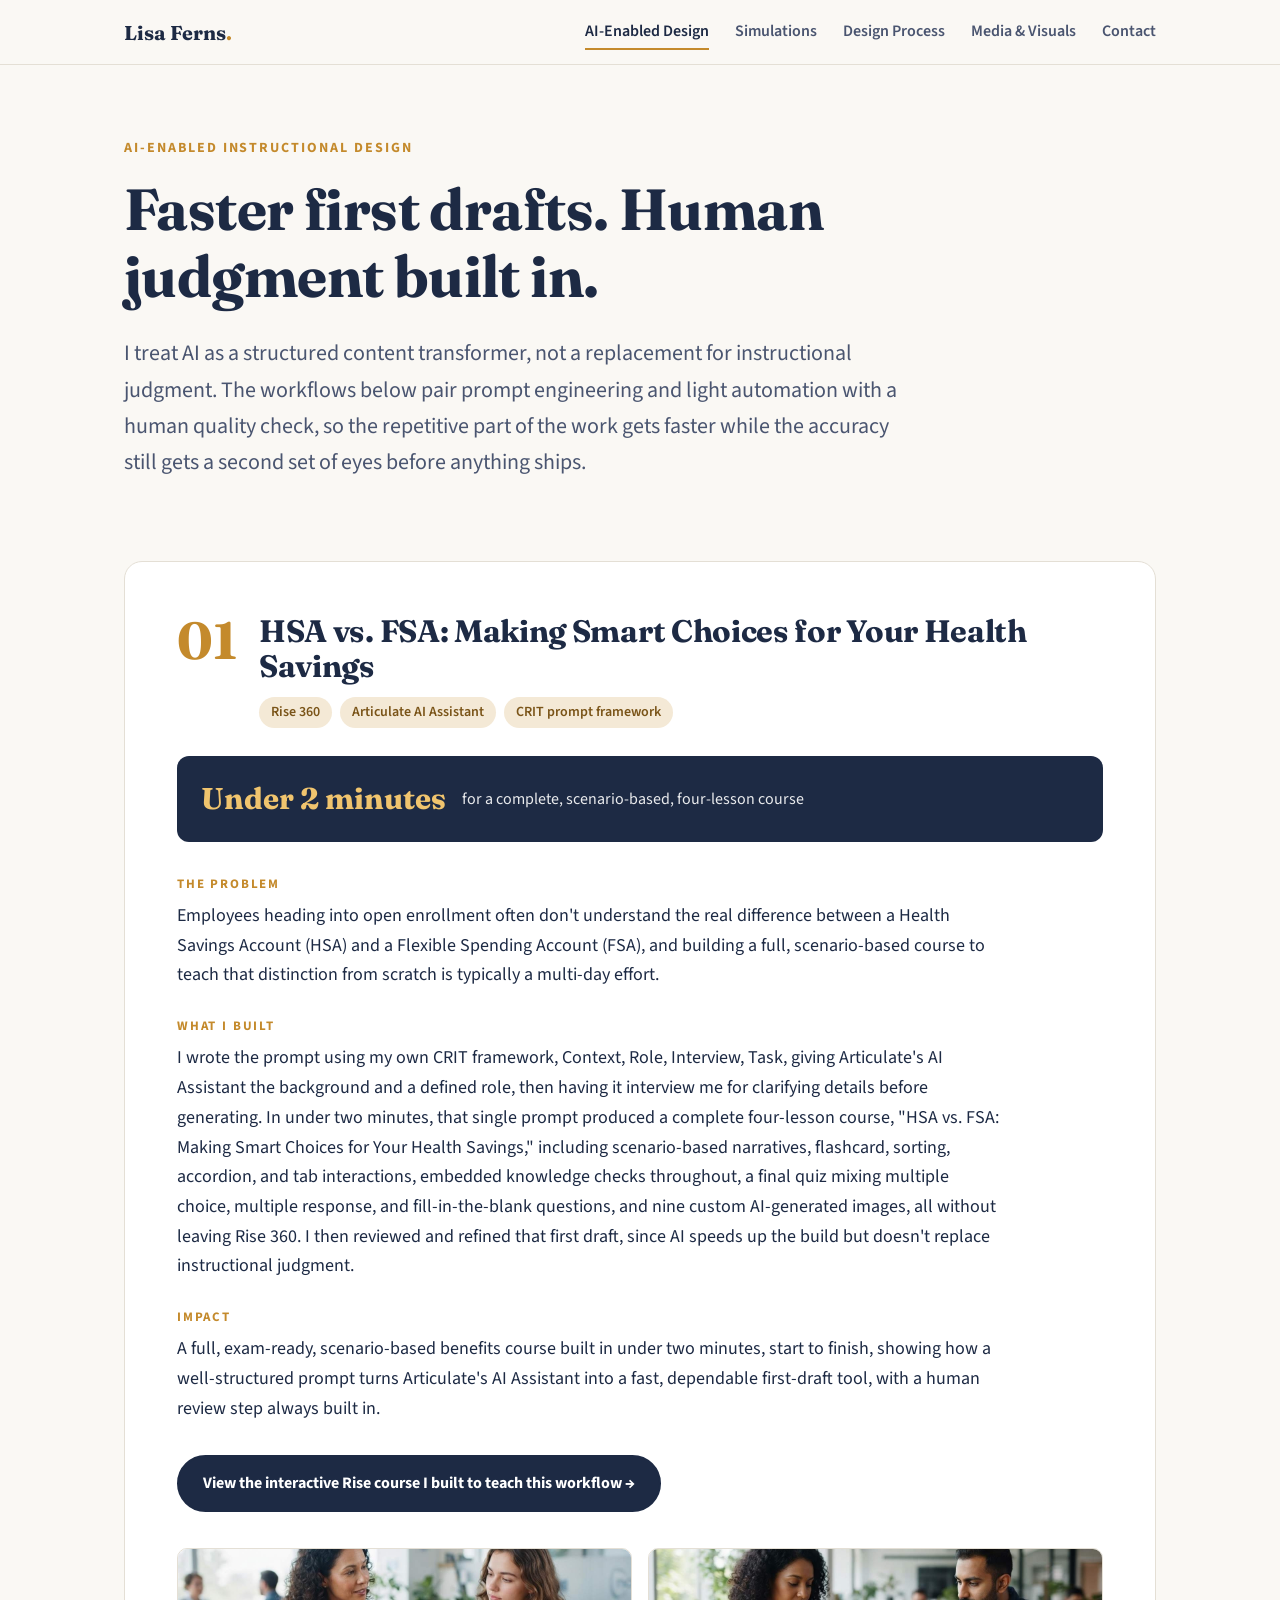
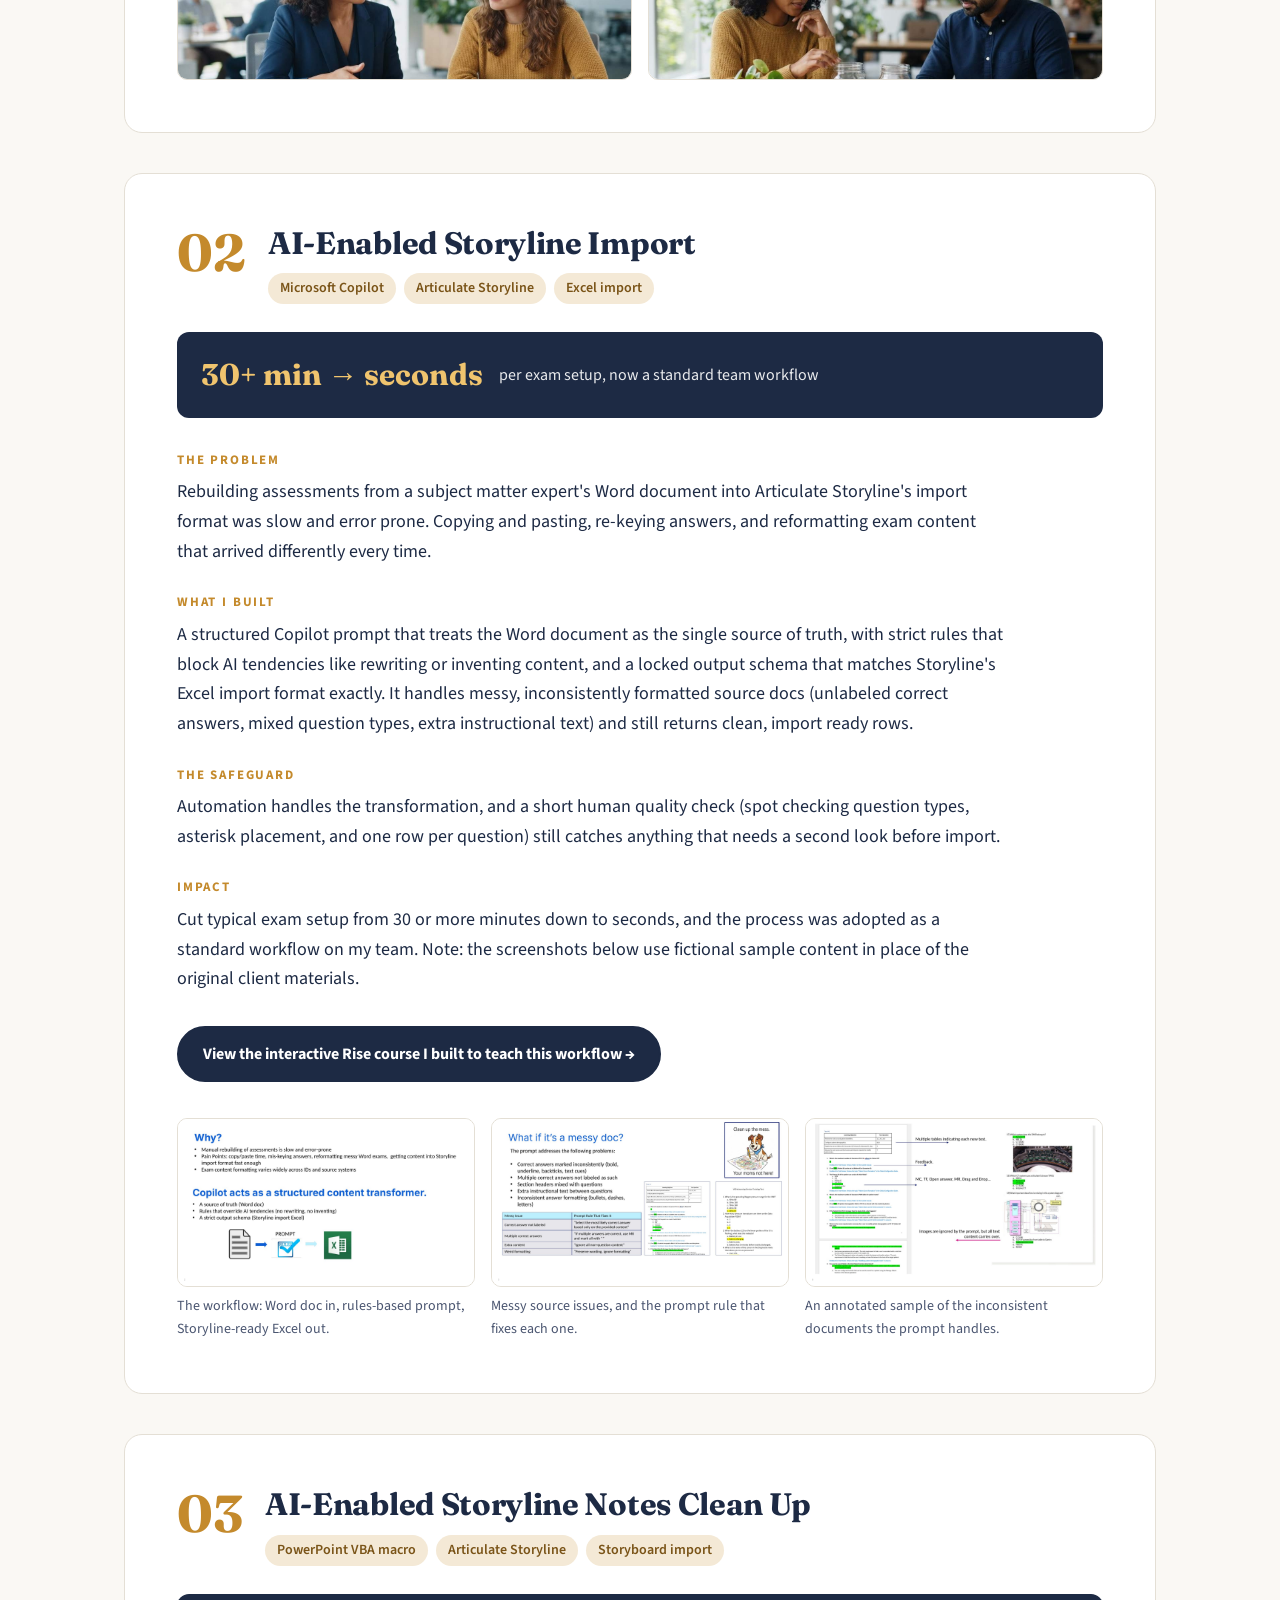
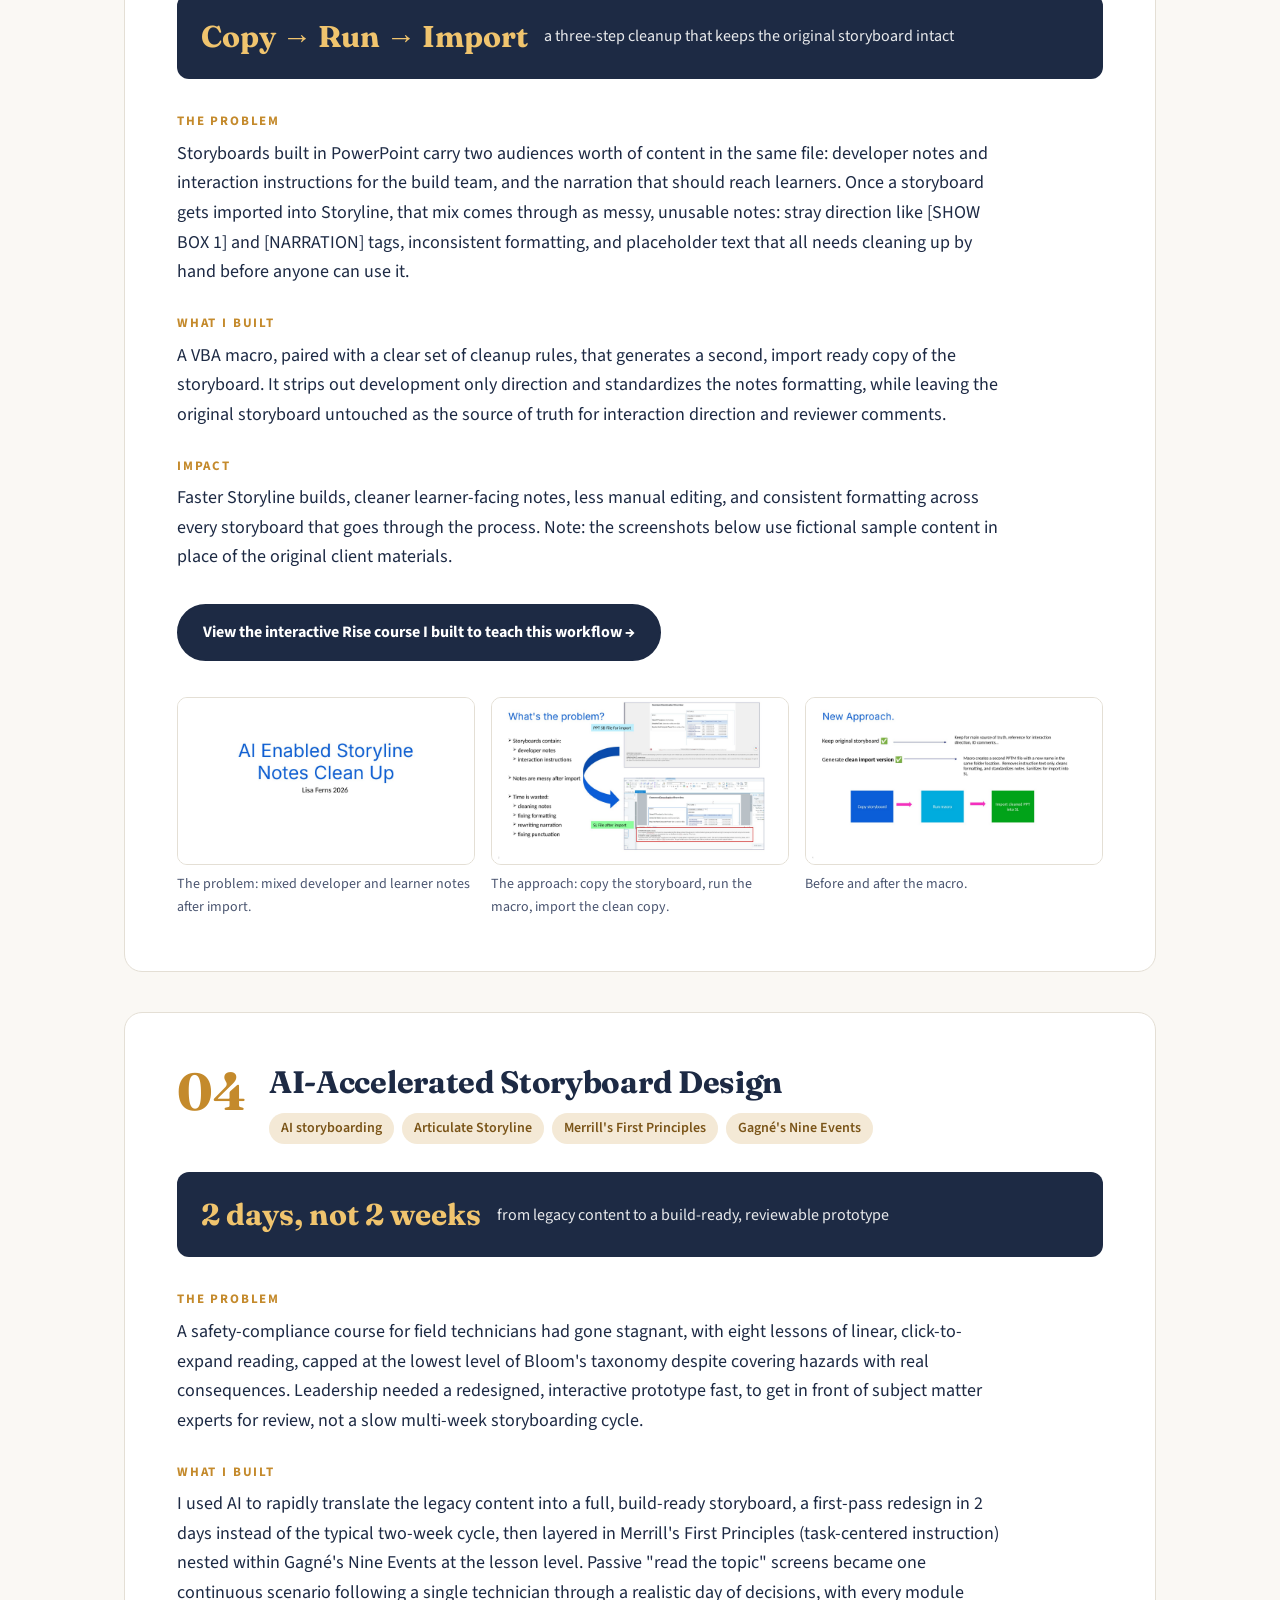
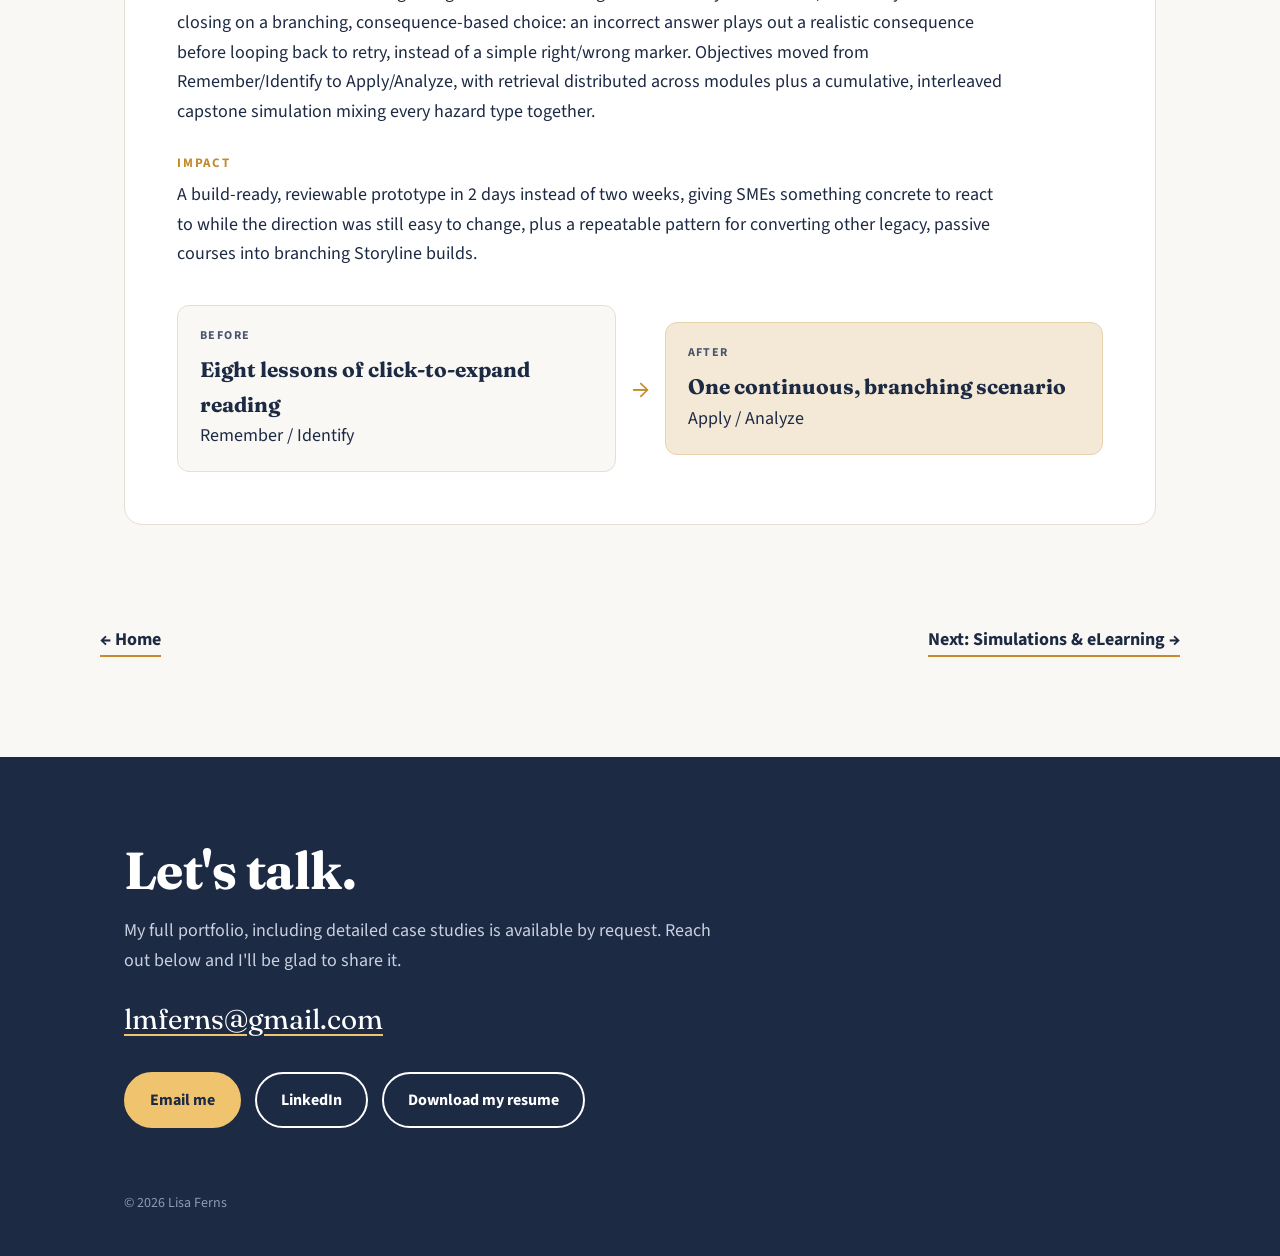
==== ai.html @ f71ff094 "Publish portfolio site Co-Authored-By: Claude Opus 5.5 <noreply@anthropic.com> Claude-Session: https" ====
<!doctype html>
<html lang="en">
<head>
<meta charset="utf-8">
<meta name="viewport" content="width=device-width, initial-scale=1">
<title>AI-Enabled Instructional Design | Lisa Ferns</title>
<meta name="description" content="Four case studies using Articulate AI Assistant, Copilot and automation to speed up course builds, with a human review step built in.">
<meta property="og:title" content="AI-Enabled Instructional Design | Lisa Ferns">
<meta property="og:description" content="Four case studies using Articulate AI Assistant, Copilot and automation to speed up course builds, with a human review step built in.">
<meta property="og:image" content="https://lmferns.github.io/images/headshot.jpg">
<meta property="og:url" content="https://lmferns.github.io/ai.html">
<meta property="og:type" content="website">
<meta name="twitter:card" content="summary">
<link rel="preconnect" href="https://fonts.googleapis.com">
<link rel="preconnect" href="https://fonts.gstatic.com" crossorigin>
<link href="https://fonts.googleapis.com/css2?family=Fraunces:opsz,wght@9..144,500;9..144,700&family=Source+Sans+3:wght@400;600;700&display=swap" rel="stylesheet">
<link rel="stylesheet" href="styles.css">
</head>
<body>
<a class="skip" href="#main">Skip to content</a>
<header class="nav"><div class="wrap">
<a class="brand" href="index.html">Lisa Ferns<span>.</span></a>
<nav aria-label="Main"><a href="ai.html" aria-current="page">AI-Enabled Design</a><a href="simulations.html">Simulations</a><a href="process.html">Design Process</a><a href="media.html">Media &amp; Visuals</a><a href="#contact">Contact</a></nav>
</div></header>
<main id="main"><section class="page-hero"><div class="wrap"><p class="eyebrow">AI-Enabled Instructional Design</p><h1>Faster first drafts. Human judgment built in.</h1><p class="lede">I treat AI as a structured content transformer, not a replacement for instructional judgment. The workflows below pair prompt engineering and light automation with a human quality check, so the repetitive part of the work gets faster while the accuracy still gets a second set of eyes before anything ships.</p></div></section><section class="block"><div class="wrap"><article class="project"><div class="p-top"><div class="p-num">01</div><div><h3>HSA vs. FSA: Making Smart Choices for Your Health Savings</h3>
<ul class="tags"><li>Rise 360</li><li>Articulate AI Assistant</li><li>CRIT prompt framework</li></ul></div></div>
<div class="stat"><strong>Under 2 minutes</strong><span>for a complete, scenario-based, four-lesson course</span></div>
<div class="story">
<div><h4>The problem</h4><p>Employees heading into open enrollment often don&#x27;t understand the real difference between a Health Savings Account (HSA) and a Flexible Spending Account (FSA), and building a full, scenario-based course to teach that distinction from scratch is typically a multi-day effort.</p></div>
<div><h4>What I built</h4><p>I wrote the prompt using my own CRIT framework, Context, Role, Interview, Task, giving Articulate&#x27;s AI Assistant the background and a defined role, then having it interview me for clarifying details before generating. In under two minutes, that single prompt produced a complete four-lesson course, &quot;HSA vs. FSA: Making Smart Choices for Your Health Savings,&quot; including scenario-based narratives, flashcard, sorting, accordion, and tab interactions, embedded knowledge checks throughout, a final quiz mixing multiple choice, multiple response, and fill-in-the-blank questions, and nine custom AI-generated images, all without leaving Rise 360. I then reviewed and refined that first draft, since AI speeds up the build but doesn&#x27;t replace instructional judgment.</p></div>
<div><h4>Impact</h4><p>A full, exam-ready, scenario-based benefits course built in under two minutes, start to finish, showing how a well-structured prompt turns Articulate&#x27;s AI Assistant into a fast, dependable first-draft tool, with a human review step always built in.</p></div>
</div>
<a class="btn solid" href="https://lmferns.github.io/eLearning-Samples/HSA%20v%20FSA/content/index.html" target="_blank" rel="noopener">View the interactive Rise course I built to teach this workflow &rarr;</a>
<div class="shots two"><figure><a href="images/hsa-fsa-1.jpg" target="_blank" rel="noopener"><img src="images/hsa-fsa-1.jpg" alt="AI-generated course image: a benefits advisor talking with an employee" loading="lazy"></a></figure><figure><a href="images/hsa-fsa-2.jpg" target="_blank" rel="noopener"><img src="images/hsa-fsa-2.jpg" alt="AI-generated course image: two coworkers comparing savings jars" loading="lazy"></a></figure></div>
</article><article class="project"><div class="p-top"><div class="p-num">02</div><div><h3>AI-Enabled Storyline Import</h3>
<ul class="tags"><li>Microsoft Copilot</li><li>Articulate Storyline</li><li>Excel import</li></ul></div></div>
<div class="stat"><strong>30+ min &rarr; seconds</strong><span>per exam setup, now a standard team workflow</span></div>
<div class="story">
<div><h4>The problem</h4><p>Rebuilding assessments from a subject matter expert&#x27;s Word document into Articulate Storyline&#x27;s import format was slow and error prone. Copying and pasting, re-keying answers, and reformatting exam content that arrived differently every time.</p></div>
<div><h4>What I built</h4><p>A structured Copilot prompt that treats the Word document as the single source of truth, with strict rules that block AI tendencies like rewriting or inventing content, and a locked output schema that matches Storyline&#x27;s Excel import format exactly. It handles messy, inconsistently formatted source docs (unlabeled correct answers, mixed question types, extra instructional text) and still returns clean, import ready rows.</p></div>
<div><h4>The safeguard</h4><p>Automation handles the transformation, and a short human quality check (spot checking question types, asterisk placement, and one row per question) still catches anything that needs a second look before import.</p></div>
<div><h4>Impact</h4><p>Cut typical exam setup from 30 or more minutes down to seconds, and the process was adopted as a standard workflow on my team. Note: the screenshots below use fictional sample content in place of the original client materials.</p></div>
</div>
<a class="btn solid" href="https://lmferns.github.io/eLearning-Samples/Streamlining%20SL%20Imports/content/index.html" target="_blank" rel="noopener">View the interactive Rise course I built to teach this workflow &rarr;</a>
<div class="shots three"><figure><a href="images/storyline-workflow.jpg" target="_blank" rel="noopener"><img src="images/storyline-workflow.jpg" alt="Slide: Copilot as a structured content transformer, from Word doc to Storyline Excel import" loading="lazy"></a><figcaption>The workflow: Word doc in, rules-based prompt, Storyline-ready Excel out.</figcaption></figure><figure><a href="images/storyline-messy-doc.jpg" target="_blank" rel="noopener"><img src="images/storyline-messy-doc.jpg" alt="Slide: messy source document issues paired with the prompt rules that fix them" loading="lazy"></a><figcaption>Messy source issues, and the prompt rule that fixes each one.</figcaption></figure><figure><a href="images/storyline-annotated.jpg" target="_blank" rel="noopener"><img src="images/storyline-annotated.jpg" alt="Annotated sample exam document" loading="lazy"></a><figcaption>An annotated sample of the inconsistent documents the prompt handles.</figcaption></figure></div>
</article><article class="project"><div class="p-top"><div class="p-num">03</div><div><h3>AI-Enabled Storyline Notes Clean Up</h3>
<ul class="tags"><li>PowerPoint VBA macro</li><li>Articulate Storyline</li><li>Storyboard import</li></ul></div></div>
<div class="stat"><strong>Copy &rarr; Run &rarr; Import</strong><span>a three-step cleanup that keeps the original storyboard intact</span></div>
<div class="story">
<div><h4>The problem</h4><p>Storyboards built in PowerPoint carry two audiences worth of content in the same file: developer notes and interaction instructions for the build team, and the narration that should reach learners. Once a storyboard gets imported into Storyline, that mix comes through as messy, unusable notes: stray direction like [SHOW BOX 1] and [NARRATION] tags, inconsistent formatting, and placeholder text that all needs cleaning up by hand before anyone can use it.</p></div>
<div><h4>What I built</h4><p>A VBA macro, paired with a clear set of cleanup rules, that generates a second, import ready copy of the storyboard. It strips out development only direction and standardizes the notes formatting, while leaving the original storyboard untouched as the source of truth for interaction direction and reviewer comments.</p></div>
<div><h4>Impact</h4><p>Faster Storyline builds, cleaner learner-facing notes, less manual editing, and consistent formatting across every storyboard that goes through the process. Note: the screenshots below use fictional sample content in place of the original client materials.</p></div>
</div>
<a class="btn solid" href="https://lmferns.github.io/eLearning-Samples/Streamlining%20Notes%20Clean%20Up/content/index.html" target="_blank" rel="noopener">View the interactive Rise course I built to teach this workflow &rarr;</a>
<div class="shots three"><figure><a href="images/notes-problem.jpg" target="_blank" rel="noopener"><img src="images/notes-problem.jpg" alt="Slide: storyboard notes are messy after import into Storyline" loading="lazy"></a><figcaption>The problem: mixed developer and learner notes after import.</figcaption></figure><figure><a href="images/notes-approach.jpg" target="_blank" rel="noopener"><img src="images/notes-approach.jpg" alt="Slide: keep the original storyboard, generate a clean import version with a macro" loading="lazy"></a><figcaption>The approach: copy the storyboard, run the macro, import the clean copy.</figcaption></figure><figure><a href="images/notes-before-after.jpg" target="_blank" rel="noopener"><img src="images/notes-before-after.jpg" alt="Slide: notes before and after running the macro" loading="lazy"></a><figcaption>Before and after the macro.</figcaption></figure></div>
</article><article class="project"><div class="p-top"><div class="p-num">04</div><div><h3>AI-Accelerated Storyboard Design</h3>
<ul class="tags"><li>AI storyboarding</li><li>Articulate Storyline</li><li>Merrill&#x27;s First Principles</li><li>Gagné&#x27;s Nine Events</li></ul></div></div>
<div class="stat"><strong>2 days, not 2 weeks</strong><span>from legacy content to a build-ready, reviewable prototype</span></div>
<div class="story">
<div><h4>The problem</h4><p>A safety-compliance course for field technicians had gone stagnant, with eight lessons of linear, click-to-expand reading, capped at the lowest level of Bloom&#x27;s taxonomy despite covering hazards with real consequences. Leadership needed a redesigned, interactive prototype fast, to get in front of subject matter experts for review, not a slow multi-week storyboarding cycle.</p></div>
<div><h4>What I built</h4><p>I used AI to rapidly translate the legacy content into a full, build-ready storyboard, a first-pass redesign in 2 days instead of the typical two-week cycle, then layered in Merrill&#x27;s First Principles (task-centered instruction) nested within Gagné&#x27;s Nine Events at the lesson level. Passive &quot;read the topic&quot; screens became one continuous scenario following a single technician through a realistic day of decisions, with every module closing on a branching, consequence-based choice: an incorrect answer plays out a realistic consequence before looping back to retry, instead of a simple right/wrong marker. Objectives moved from Remember/Identify to Apply/Analyze, with retrieval distributed across modules plus a cumulative, interleaved capstone simulation mixing every hazard type together.</p></div>
<div><h4>Impact</h4><p>A build-ready, reviewable prototype in 2 days instead of two weeks, giving SMEs something concrete to react to while the direction was still easy to change, plus a repeatable pattern for converting other legacy, passive courses into branching Storyline builds.</p></div>
</div>
<div class="shift"><div><small>Before</small><b>Eight lessons of click-to-expand reading</b><br>Remember / Identify</div><div class="arrow">&rarr;</div><div class="after"><small>After</small><b>One continuous, branching scenario</b><br>Apply / Analyze</div></div></article></div></section><div class="wrap next"><a href="index.html">&larr; Home</a><a href="simulations.html">Next: Simulations &amp; eLearning &rarr;</a></div></main>
<section id="contact"><div class="wrap">
<h2>Let's talk.</h2>
<p>My full portfolio, including detailed case studies is available by request. Reach out below and I'll be glad to share it.</p>
<p class="email"><a href="mailto:lmferns@gmail.com">lmferns@gmail.com</a></p>
<div class="btns">
<a class="btn solid" href="mailto:lmferns@gmail.com">Email me</a>
<a class="btn ghost" href="https://www.linkedin.com/in/lisaferns/" target="_blank" rel="noopener">LinkedIn</a>
<a class="btn ghost" href="resume/Lisa-Ferns-Resume.pdf" target="_blank" rel="noopener">Download my resume</a>
</div>
<div class="foot">&copy; 2026 Lisa Ferns</div>
</div></section>
</body>
</html>
---- styles.css ----
:root{
  --ink:#1d2a44; --ink-soft:#4a5570; --paper:#faf8f4; --card:#ffffff;
  --accent:#c48a2c; --accent-soft:#f4e9d6; --gold:#f0c46e; --line:#e4dfd5;
  --max:1080px;
}
*{box-sizing:border-box}
html{scroll-behavior:smooth}
body{margin:0;background:var(--paper);color:var(--ink);font:400 18px/1.65 "Source Sans 3",system-ui,sans-serif;-webkit-font-smoothing:antialiased}
img{max-width:100%;display:block}
a{color:inherit}
.wrap{max-width:var(--max);margin:0 auto;padding:0 24px}
h1,h2,h3{font-family:Fraunces,Georgia,serif;font-weight:700;line-height:1.15;margin:0;letter-spacing:-.01em}
.skip{position:absolute;left:-999px}.skip:focus{left:16px;top:8px;background:#fff;padding:8px;z-index:99}

/* nav */
header.nav{position:sticky;top:0;z-index:10;background:rgba(250,248,244,.94);backdrop-filter:blur(8px);border-bottom:1px solid var(--line)}
header.nav .wrap{display:flex;justify-content:space-between;align-items:center;min-height:64px;gap:20px}
.brand{font-family:Fraunces,serif;font-weight:700;font-size:20px;text-decoration:none;white-space:nowrap}
.brand span{color:var(--accent)}
nav{display:flex;gap:26px}
nav a{text-decoration:none;font-weight:600;font-size:16px;color:var(--ink-soft);white-space:nowrap;padding:4px 0;border-bottom:2px solid transparent}
nav a:hover{color:var(--ink)}
nav a[aria-current="page"]{color:var(--ink);border-bottom-color:var(--accent)}

/* buttons */
.btns{display:flex;gap:14px;flex-wrap:wrap}
.btn{display:inline-block;padding:13px 24px;border-radius:999px;font-weight:700;font-size:16px;text-decoration:none;border:2px solid var(--ink);transition:.15s}
.btn.solid{background:var(--ink);color:#fff}
.btn.solid:hover{background:#2c3d60;border-color:#2c3d60}
.btn.ghost:hover{background:var(--ink);color:#fff}
.eyebrow{text-transform:uppercase;letter-spacing:.14em;font-size:14px;font-weight:700;color:var(--accent);margin:0 0 16px}

/* home hero */
.hero{padding:72px 0 64px}
.hero-grid{display:grid;grid-template-columns:1.5fr 1fr;gap:56px;align-items:center}
.hero h1{font-size:clamp(36px,5vw,54px);max-width:18ch}
.lede{font-size:clamp(19px,2.2vw,22px);color:var(--ink-soft);max-width:36em;margin:26px 0 34px}
.portrait{border-radius:20px;overflow:hidden;border:1px solid var(--line);box-shadow:16px 16px 0 var(--accent-soft);max-width:360px;justify-self:end}

/* skills strip */
.skills{display:grid;grid-template-columns:repeat(5,1fr);gap:16px;margin-top:56px;padding-top:28px;border-top:1px solid var(--line)}
.skills h3{font-size:17px;margin-bottom:6px;color:var(--ink)}
.skills p{margin:0;font-size:15px;line-height:1.5;color:var(--ink-soft)}
@media (max-width:960px){.skills{grid-template-columns:repeat(2,1fr)}}
@media (max-width:560px){.skills{grid-template-columns:1fr}}

/* page hero */
.page-hero{padding:72px 0 40px}
.page-hero h1{font-size:clamp(36px,6vw,58px);max-width:18ch}
.page-hero .lede{margin-bottom:0}

/* section heads */
.sec-head{border-top:2px solid var(--ink);padding-top:22px;margin-bottom:36px}
.sec-head h2{font-size:clamp(28px,4vw,40px)}
.sec-head p{margin:10px 0 0;color:var(--ink-soft);max-width:40em}
section.block{padding:40px 0}

/* strengths */
.strengths{display:grid;grid-template-columns:1fr 1fr;gap:16px;margin:36px 0 8px;padding:0;list-style:none}
.strengths li{background:var(--card);border:1px solid var(--line);border-left:4px solid var(--accent);border-radius:10px;padding:18px 20px;font-size:16px;color:var(--ink-soft)}
.strengths b{display:block;color:var(--ink);font-size:17px;margin-bottom:4px}

/* section cards on home */
.cards{display:grid;grid-template-columns:1fr 1fr;gap:24px}
.card{display:flex;flex-direction:column;background:var(--card);border:1px solid var(--line);border-radius:18px;overflow:hidden;text-decoration:none;transition:.18s}
.card:hover{transform:translateY(-3px);box-shadow:0 14px 30px rgba(29,42,68,.10)}
.card .thumb{aspect-ratio:16/9;background:var(--accent-soft);overflow:hidden;border-bottom:1px solid var(--line)}
.card .thumb img{width:100%;height:100%;object-fit:cover;object-position:top}
.card .body{padding:24px 26px 26px;display:flex;flex-direction:column;gap:8px;flex:1}
.card .num{font-family:Fraunces,serif;color:var(--accent);font-weight:700;font-size:15px;letter-spacing:.1em}
.card h3{font-size:24px}
.card p{margin:0;color:var(--ink-soft);font-size:16px}
.card .more{margin-top:auto;padding-top:10px;font-weight:700;font-size:15px}

/* featured + case study */
.featured{display:grid;grid-template-columns:1.1fr 1fr;margin:0 0 24px;background:var(--ink);color:#fff;border-radius:18px;overflow:hidden;text-decoration:none;transition:.18s}
.featured:hover{transform:translateY(-3px);box-shadow:0 14px 30px rgba(29,42,68,.18)}
.featured .thumb{background:#fff;padding:16px}
.featured .thumb img{width:100%;height:100%;object-fit:contain}
.featured .body{padding:32px;display:flex;flex-direction:column;gap:10px;justify-content:center}
.featured .num{font-family:Fraunces,serif;color:var(--gold);font-weight:700;font-size:15px;letter-spacing:.1em;text-transform:uppercase}
.featured h3{font-size:26px;color:#fff}
.featured p{margin:0;color:#c9d0de;font-size:16px}
.featured .more{font-weight:700;color:var(--gold)}
.cd-steps{display:grid;grid-template-columns:repeat(5,1fr);gap:12px;margin-bottom:40px}
.cd-steps a{background:var(--card);border:1px solid var(--line);border-radius:12px;padding:14px 16px;text-decoration:none;font-weight:600}
.cd-steps a:hover{border-color:var(--accent)}
.cd-steps b{display:block;font-family:Fraunces,serif;color:var(--accent);font-size:20px}
.project{scroll-margin-top:90px}
@media (max-width:760px){.featured{grid-template-columns:1fr}.cd-steps{grid-template-columns:repeat(2,1fr)}}

/* projects */
.project{background:var(--card);border:1px solid var(--line);border-radius:18px;padding:clamp(24px,5vw,52px);margin-bottom:40px}
.p-top{display:grid;grid-template-columns:auto 1fr;gap:22px;align-items:start;margin-bottom:28px}
.p-num{font-family:Fraunces,serif;font-size:52px;line-height:1;color:var(--accent);font-weight:700}
.project h3{font-size:clamp(23px,3vw,31px);margin-bottom:12px}
.tags{display:flex;flex-wrap:wrap;gap:8px;margin:0;padding:0;list-style:none}
.tags li{background:var(--accent-soft);color:#7a5418;font-size:14px;font-weight:600;padding:4px 12px;border-radius:999px}
.stat{display:flex;gap:16px;align-items:center;background:var(--ink);color:#fff;border-radius:12px;padding:18px 24px;margin-bottom:32px}
.stat strong{font-family:Fraunces,serif;font-size:clamp(23px,3vw,30px);color:var(--gold);white-space:nowrap}
.stat span{font-size:16px;opacity:.9}
.story{display:grid;gap:26px;max-width:46em}
.story h4{margin:0 0 6px;font-size:13px;text-transform:uppercase;letter-spacing:.14em;color:var(--accent);font-weight:700}
.story p{margin:0}
.story ul{margin:4px 0 0;padding-left:20px}
.story li{margin-bottom:8px}
.story li b{color:var(--ink)}
.note{font-size:15px;color:var(--ink-soft);font-style:italic}
.project .btn{margin-top:32px}
.shots{display:grid;gap:16px;margin-top:36px}
.shots:not(.two):not(.three){max-width:760px}
.shots.narrow{max-width:520px}
.shots.two{grid-template-columns:1fr 1fr}
.shots.three{grid-template-columns:repeat(3,1fr)}
.shots figure{margin:0}
.shots img{border-radius:10px;border:1px solid var(--line);width:100%;background:#fff}
.shots figcaption{font-size:14px;color:var(--ink-soft);margin-top:8px}
.video{position:relative;aspect-ratio:16/9;border-radius:10px;overflow:hidden;border:1px solid var(--line);background:#000}
.video iframe{position:absolute;inset:0;width:100%;height:100%;border:0}
.gallery{columns:3 260px;column-gap:16px;margin-top:36px}
.gallery a{display:block;margin-bottom:16px;break-inside:avoid}
.gallery img{border-radius:10px;border:1px solid var(--line);width:100%}
.shift{display:grid;grid-template-columns:1fr auto 1fr;gap:16px;align-items:center;margin-top:36px}
.shift div{border:1px solid var(--line);border-radius:12px;padding:20px 22px;background:var(--paper)}
.shift .after{background:var(--accent-soft);border-color:#e7d2ad}
.shift small{display:block;text-transform:uppercase;letter-spacing:.12em;font-size:12px;font-weight:700;color:var(--ink-soft);margin-bottom:6px}
.shift b{font-family:Fraunces,serif;font-size:21px}
.shift .arrow{font-size:28px;color:var(--accent);border:0;background:none;padding:0}

/* QA steps */
.qa-steps{list-style:none;margin:0;padding:0;display:grid;grid-template-columns:1fr 1fr;gap:20px;counter-reset:qa}
.qa-steps li{counter-increment:qa;background:var(--card);border:1px solid var(--line);border-radius:14px;padding:26px}
.qa-steps li::before{content:counter(qa,decimal-leading-zero);font-family:Fraunces,serif;font-weight:700;font-size:28px;color:var(--accent);display:block;margin-bottom:8px}
.qa-steps h3{font-size:21px;margin-bottom:8px}
.qa-steps p{margin:0;font-size:17px;color:var(--ink-soft)}
.wide-img{margin:28px 0 0;border-radius:12px;border:1px solid var(--line);background:#fff;padding:12px}

/* testimonials */
.quotes{display:grid;grid-template-columns:1fr 1fr;gap:20px}
.quotes figure{margin:0;background:var(--card);border:1px solid var(--line);border-radius:16px;padding:28px 30px;position:relative}
.quotes figure::before{content:"\201C";font-family:Fraunces,serif;font-size:72px;line-height:1;color:var(--accent);position:absolute;top:10px;left:22px;opacity:.5}
.quotes blockquote{margin:28px 0 14px;font-size:17px}
.quotes figcaption{font-weight:700;font-size:15px;color:var(--ink-soft)}

/* about */
.about-grid{display:grid;grid-template-columns:1fr 1.6fr;gap:56px}
.pull{font-family:Fraunces,serif;font-size:clamp(24px,3vw,30px);line-height:1.3;margin:0}
.about-grid p{margin:0 0 18px}
.facts{display:grid;grid-template-columns:repeat(3,1fr);gap:16px;margin-top:28px}
.facts div{border-top:2px solid var(--accent);padding-top:12px}
.facts b{display:block;font-family:Fraunces,serif;font-size:26px}
.facts span{font-size:15px;color:var(--ink-soft)}

/* next page */
.next{display:flex;justify-content:space-between;gap:16px;flex-wrap:wrap;padding:20px 0 60px}
.next a{font-weight:700;text-decoration:none;border-bottom:2px solid var(--accent)}

/* contact */
#contact{background:var(--ink);color:#fff;padding:84px 0 40px;margin-top:40px}
#contact h2{font-size:clamp(32px,5vw,52px);margin-bottom:16px}
#contact p{color:#c9d0de;max-width:34em;margin:0 0 28px}
#contact p.email{font-family:Fraunces,serif;font-size:clamp(22px,3vw,28px);color:#fff;margin:-8px 0 30px}
#contact p.email a{text-decoration-color:var(--gold);text-underline-offset:5px}
#contact .btn{border-color:#fff}
#contact .btn.solid{background:var(--gold);border-color:var(--gold);color:var(--ink)}
#contact .btn.ghost{color:#fff}
#contact .btn.ghost:hover{background:#fff;color:var(--ink)}
#contact .foot{margin-top:64px;font-size:14px;color:#8f9ab0}

@media (max-width:860px){
  header.nav .wrap{flex-direction:column;align-items:flex-start;gap:4px;padding-top:12px;padding-bottom:8px}
  nav{width:100%;overflow-x:auto;gap:22px;padding-bottom:4px;scrollbar-width:none}
  nav::-webkit-scrollbar{display:none}
  .hero-grid{grid-template-columns:1fr;gap:36px}
  .portrait{justify-self:start;max-width:240px}
}
@media (max-width:760px){
  body{font-size:17px}
  .wrap{padding:0 16px}
  .hero{padding:52px 0 56px}
  .page-hero{padding:48px 0 24px}
  .p-top{grid-template-columns:1fr;gap:6px}
  .p-num{font-size:38px}
  .cards,.quotes,.strengths,.qa-steps,.shots.two,.shots.three,.about-grid,.facts{grid-template-columns:1fr}
  .about-grid{gap:20px}
  .shift{grid-template-columns:1fr}
  .shift .arrow{transform:rotate(90deg);justify-self:center}
  .stat{flex-direction:column;align-items:flex-start;gap:4px}
}
.shots video{display:block;width:100%;border-radius:10px;border:1px solid var(--line);background:#000}
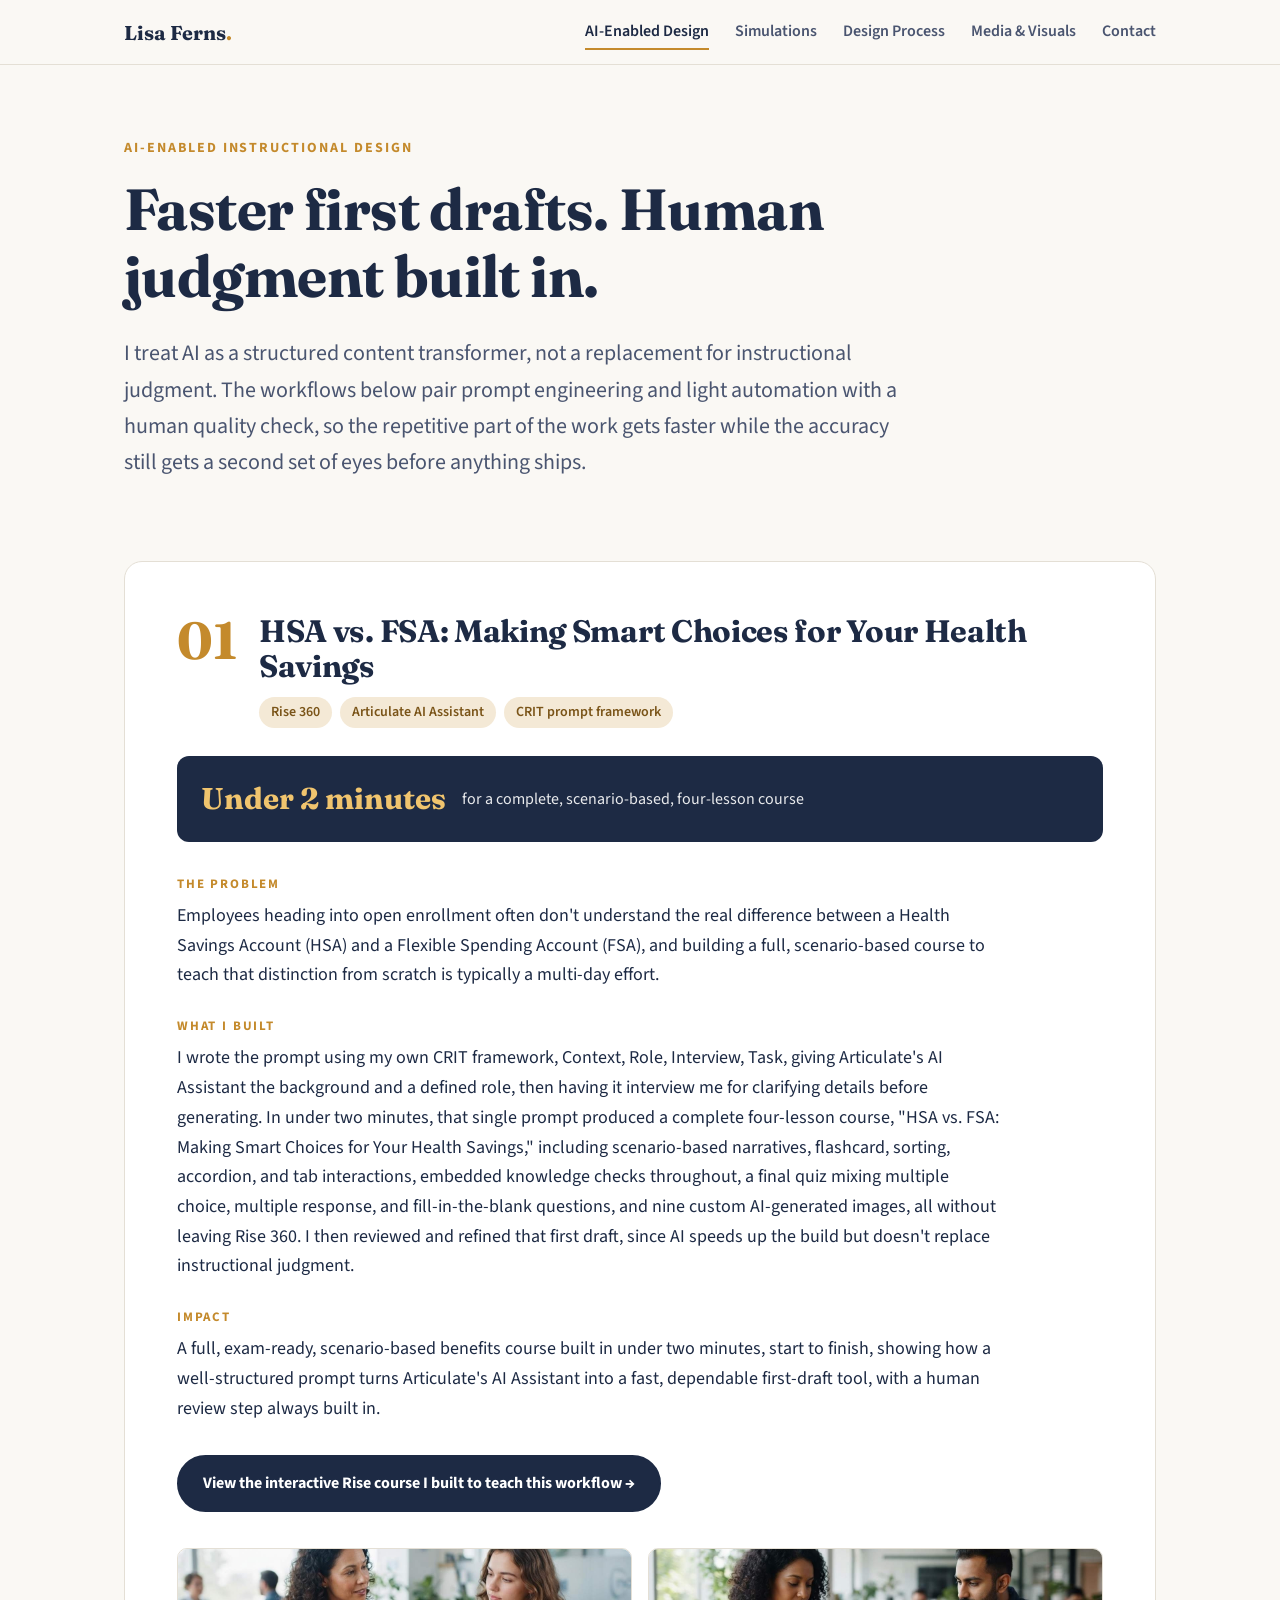
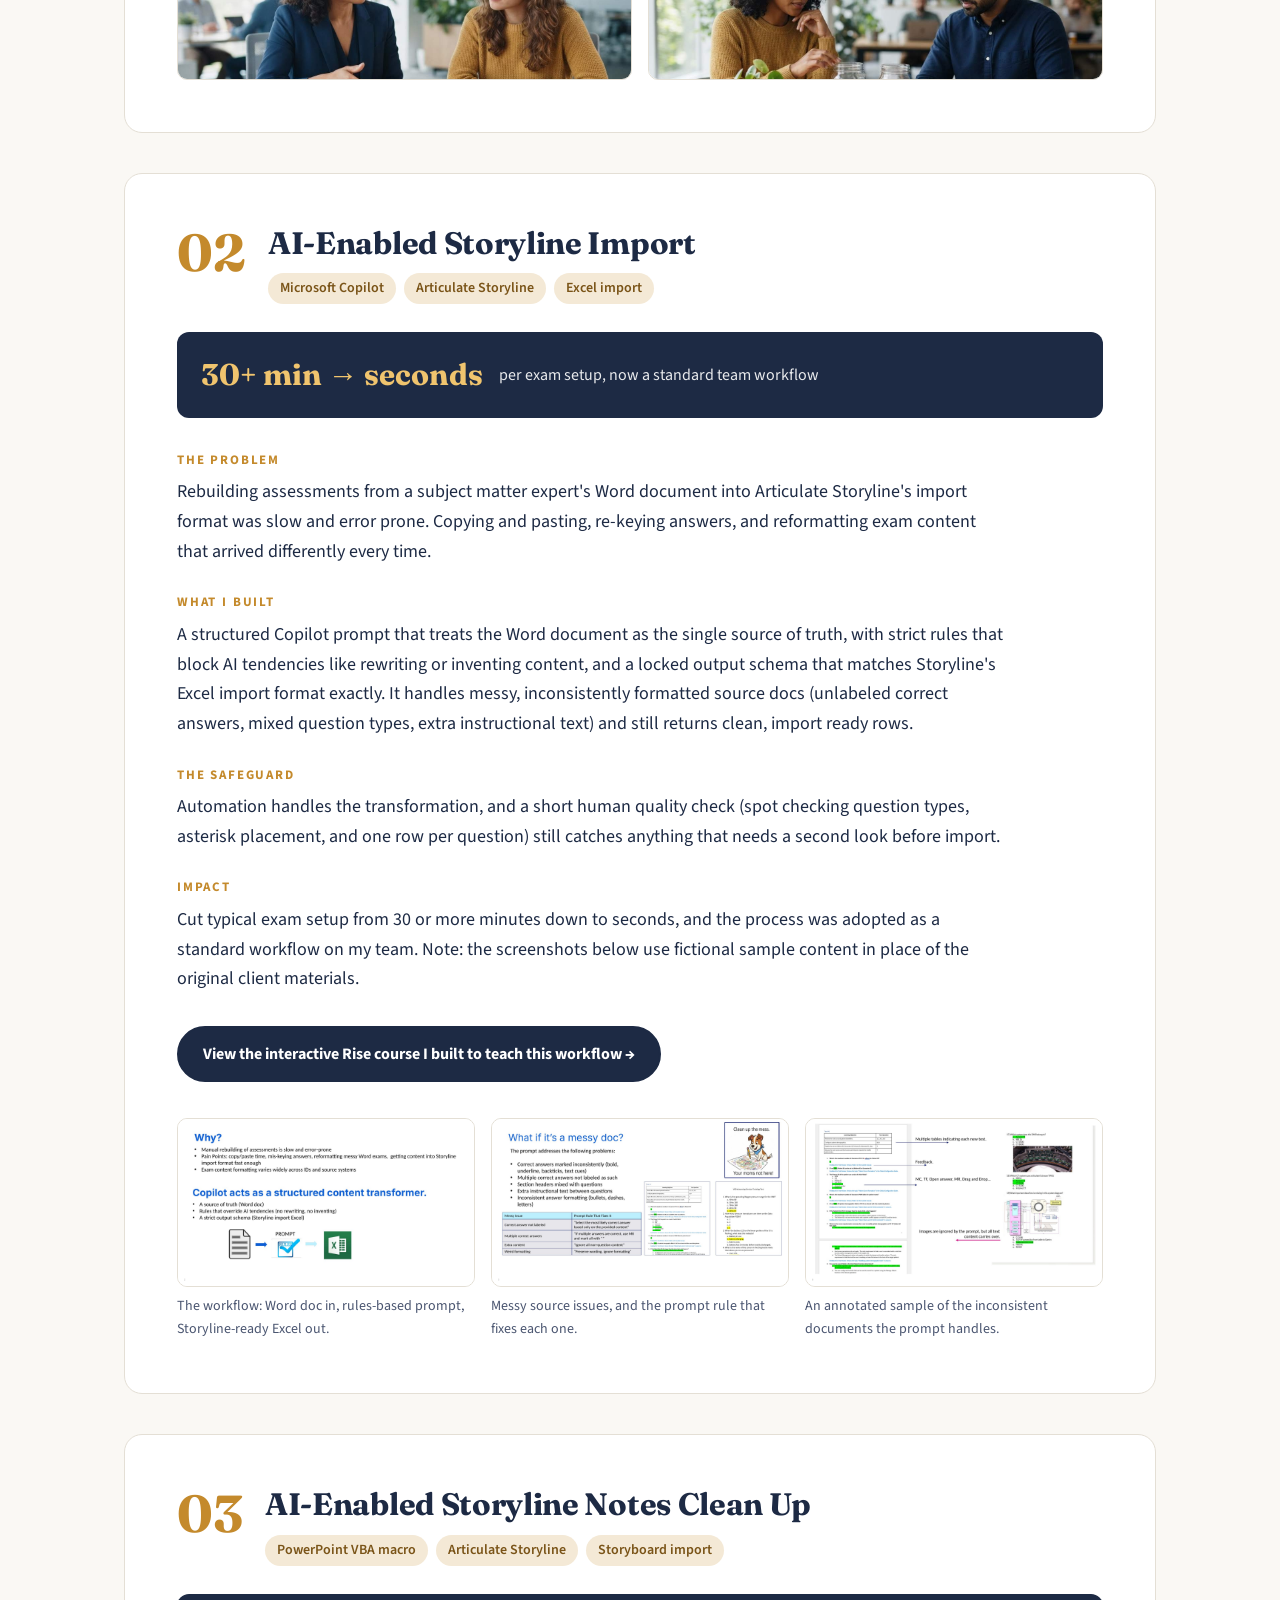
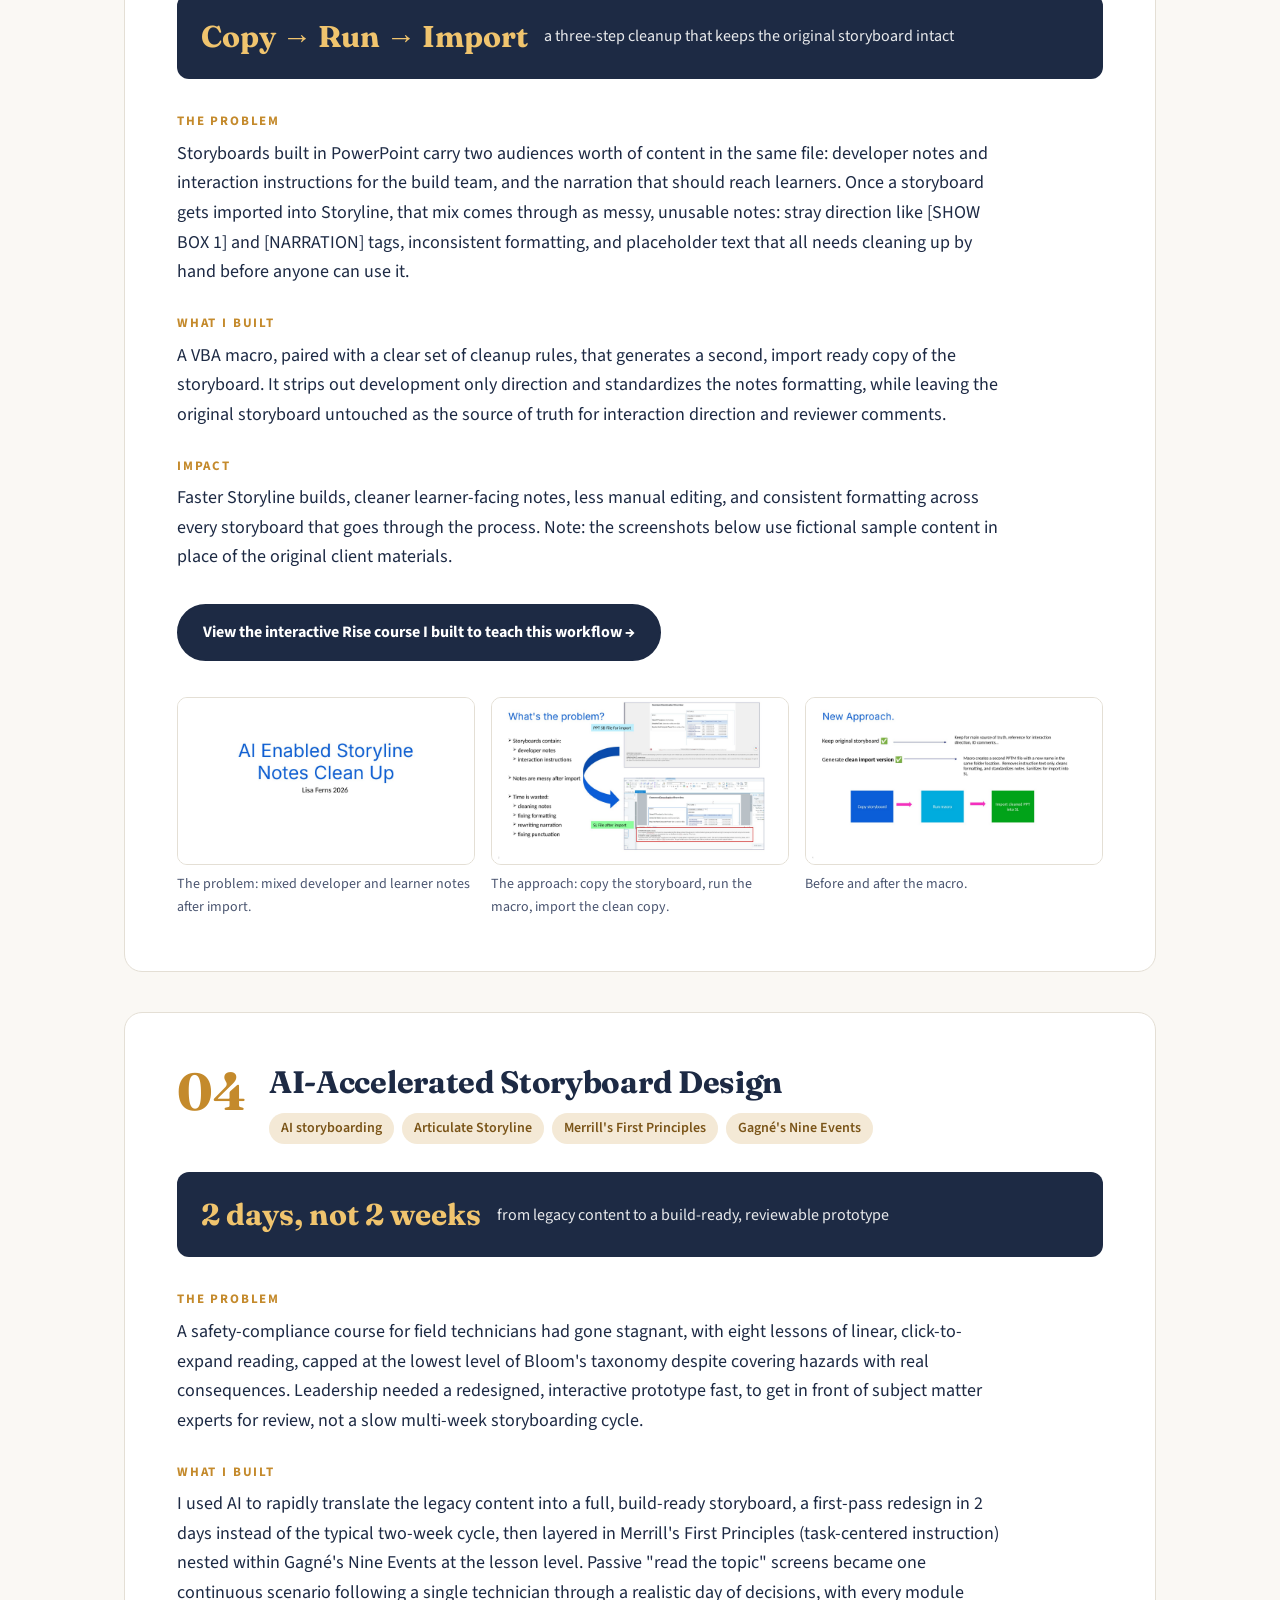
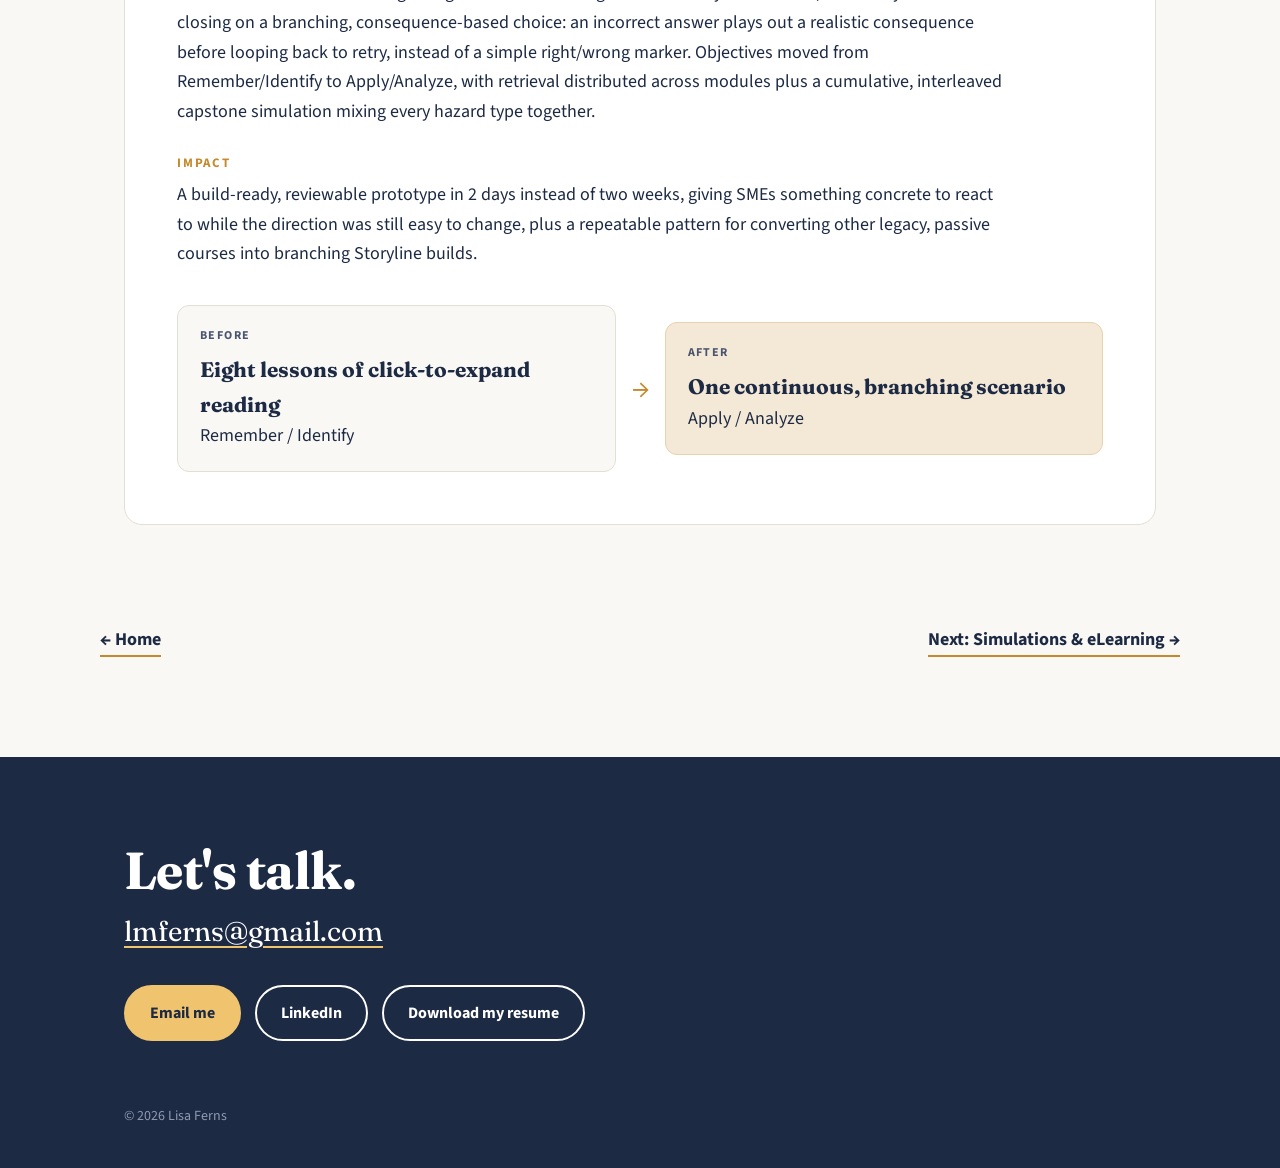
==== commit acb310b9: "Remove 'available by request' line from contact section Co-Authored-By: Claude Opus 5.5 <noreply@ant" ====
--- a/ai.html
+++ b/ai.html
@@ -64,7 +64,6 @@
 <div class="shift"><div><small>Before</small><b>Eight lessons of click-to-expand reading</b><br>Remember / Identify</div><div class="arrow">&rarr;</div><div class="after"><small>After</small><b>One continuous, branching scenario</b><br>Apply / Analyze</div></div></article></div></section><div class="wrap next"><a href="index.html">&larr; Home</a><a href="simulations.html">Next: Simulations &amp; eLearning &rarr;</a></div></main>
 <section id="contact"><div class="wrap">
 <h2>Let's talk.</h2>
-<p>My full portfolio, including detailed case studies is available by request. Reach out below and I'll be glad to share it.</p>
 <p class="email"><a href="mailto:lmferns@gmail.com">lmferns@gmail.com</a></p>
 <div class="btns">
 <a class="btn solid" href="mailto:lmferns@gmail.com">Email me</a>
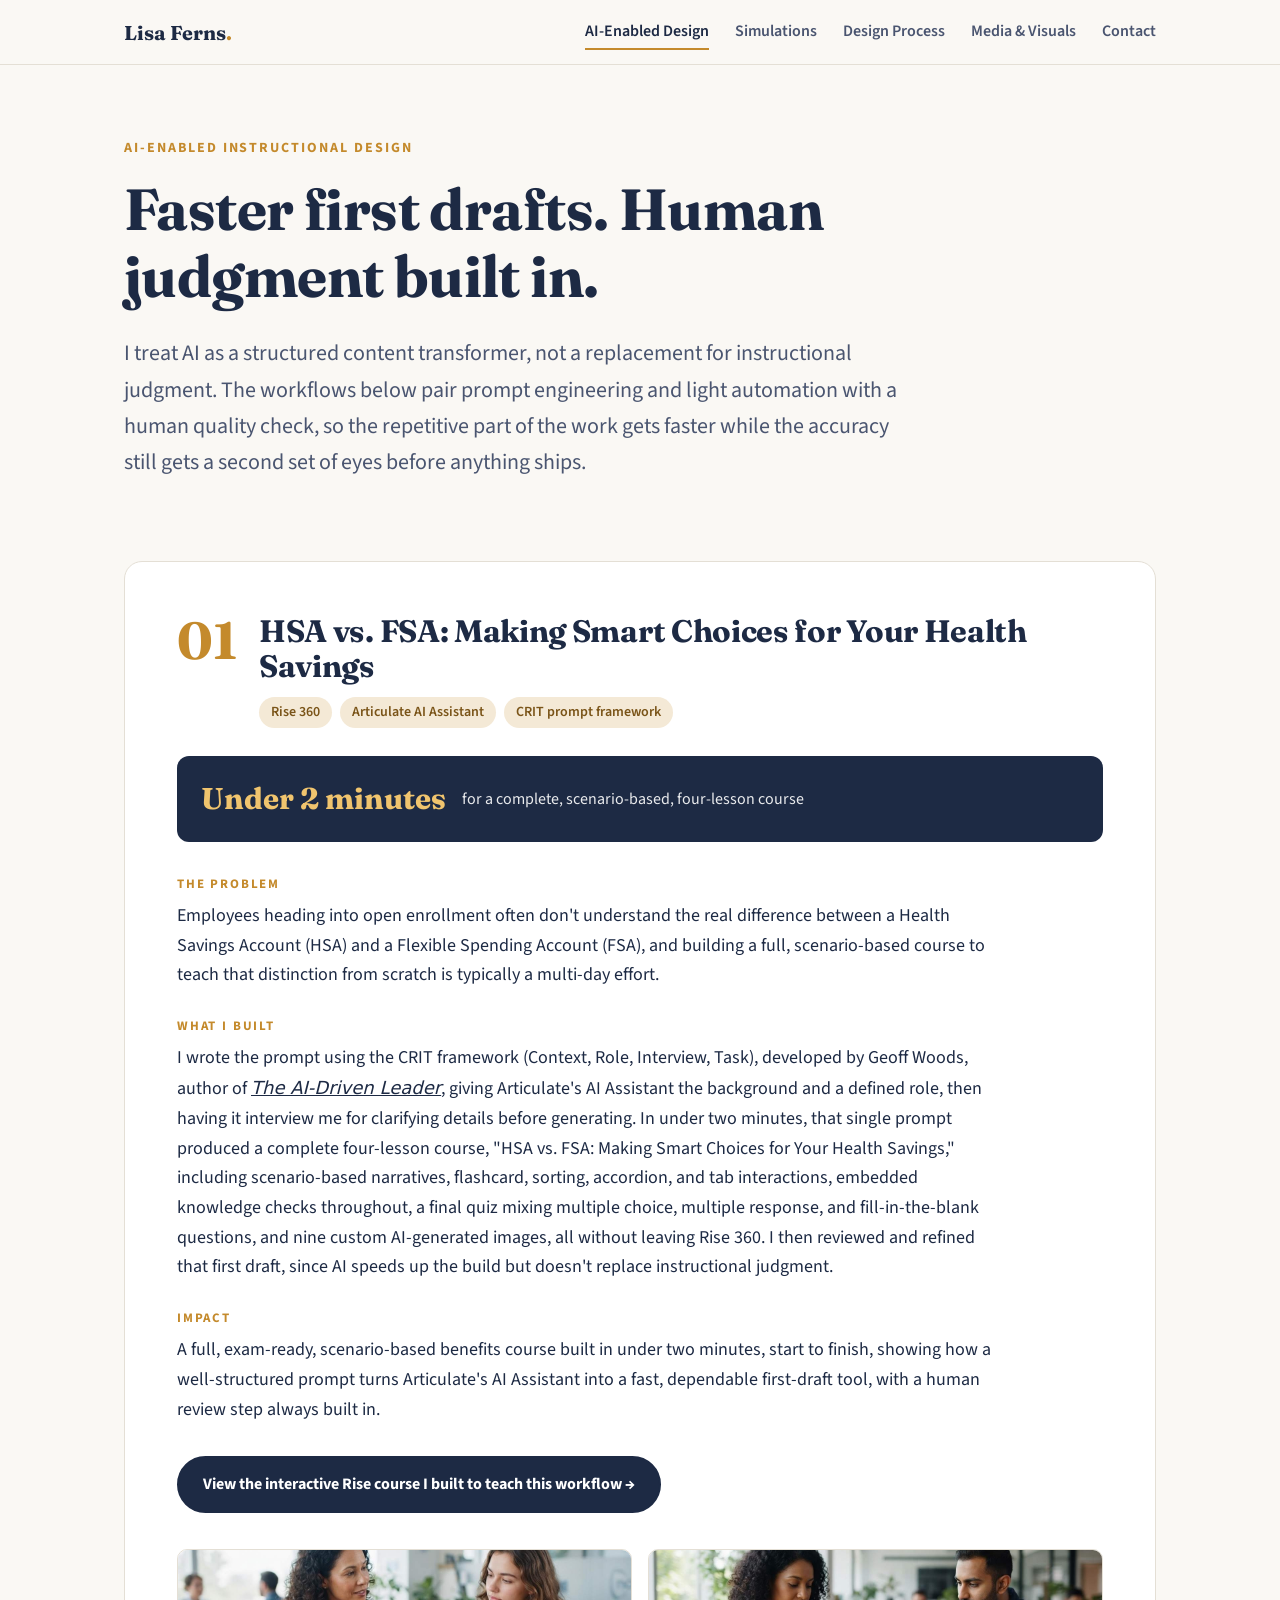
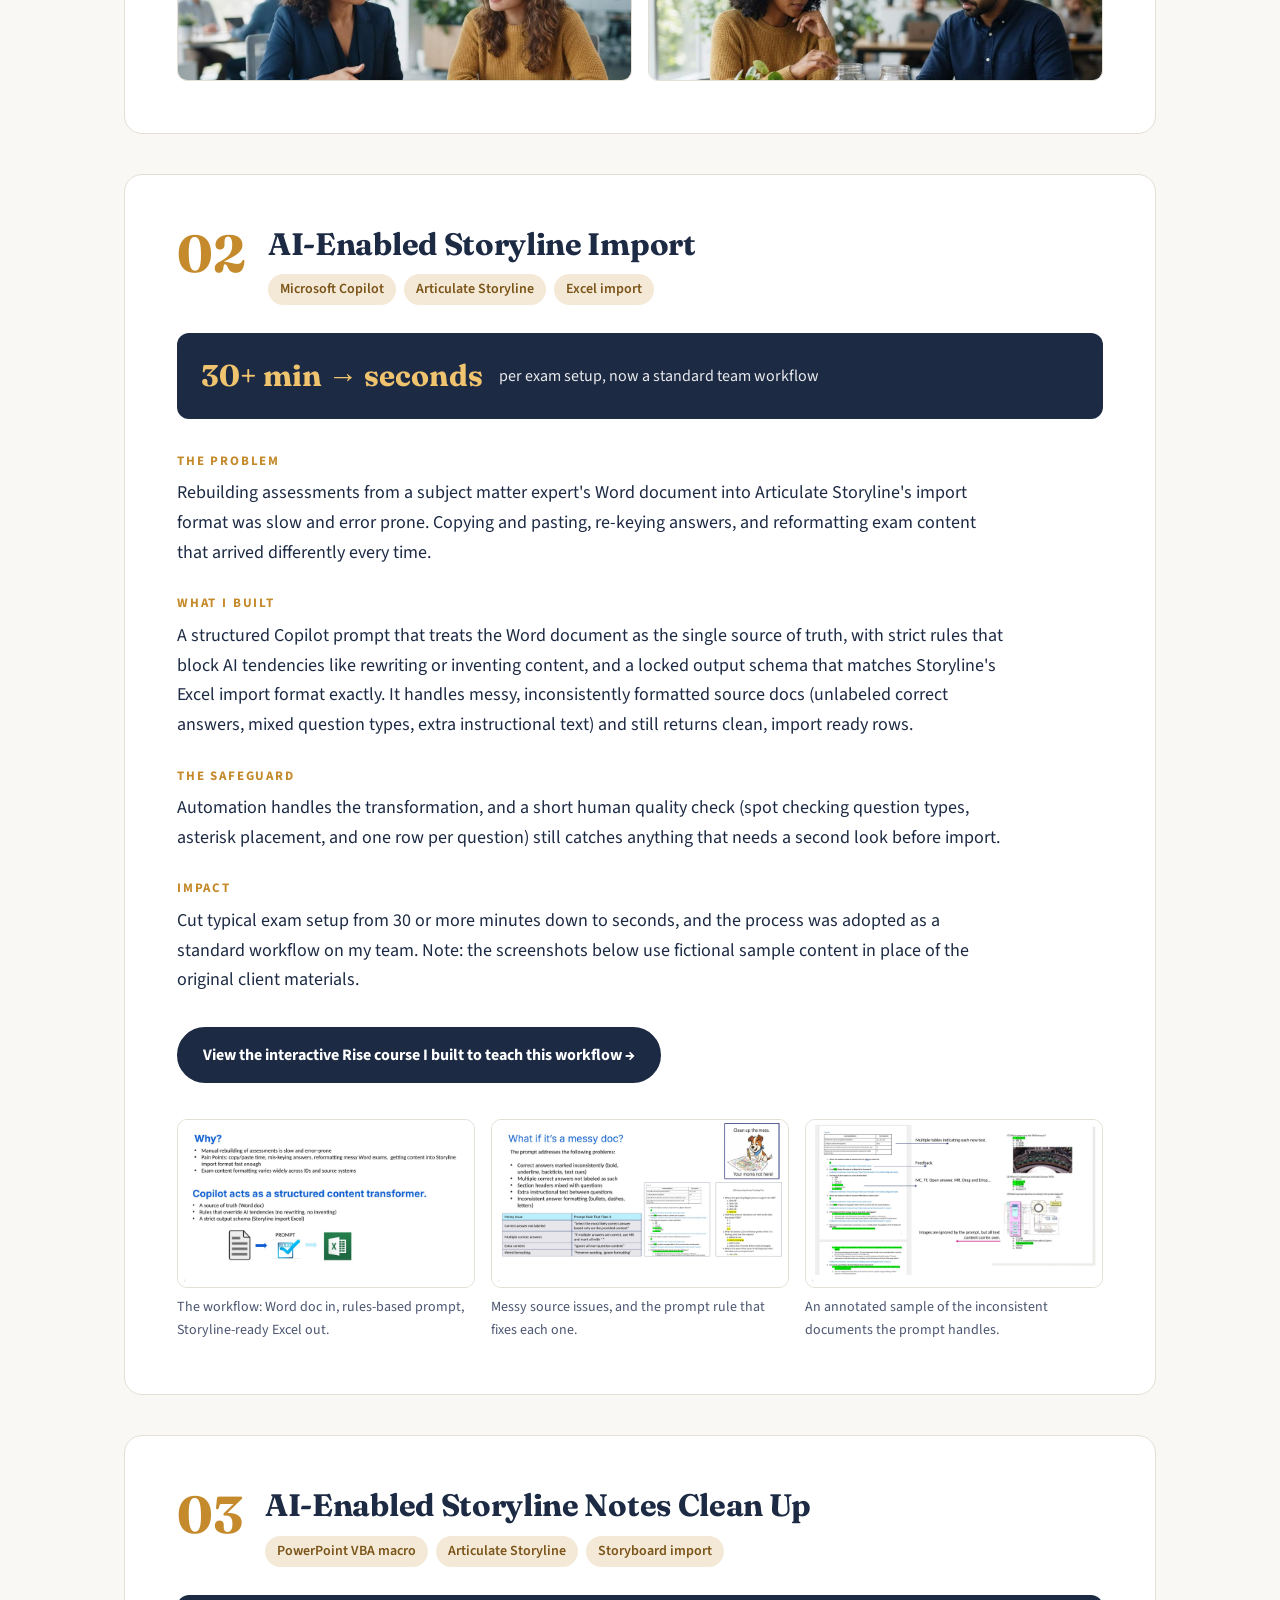
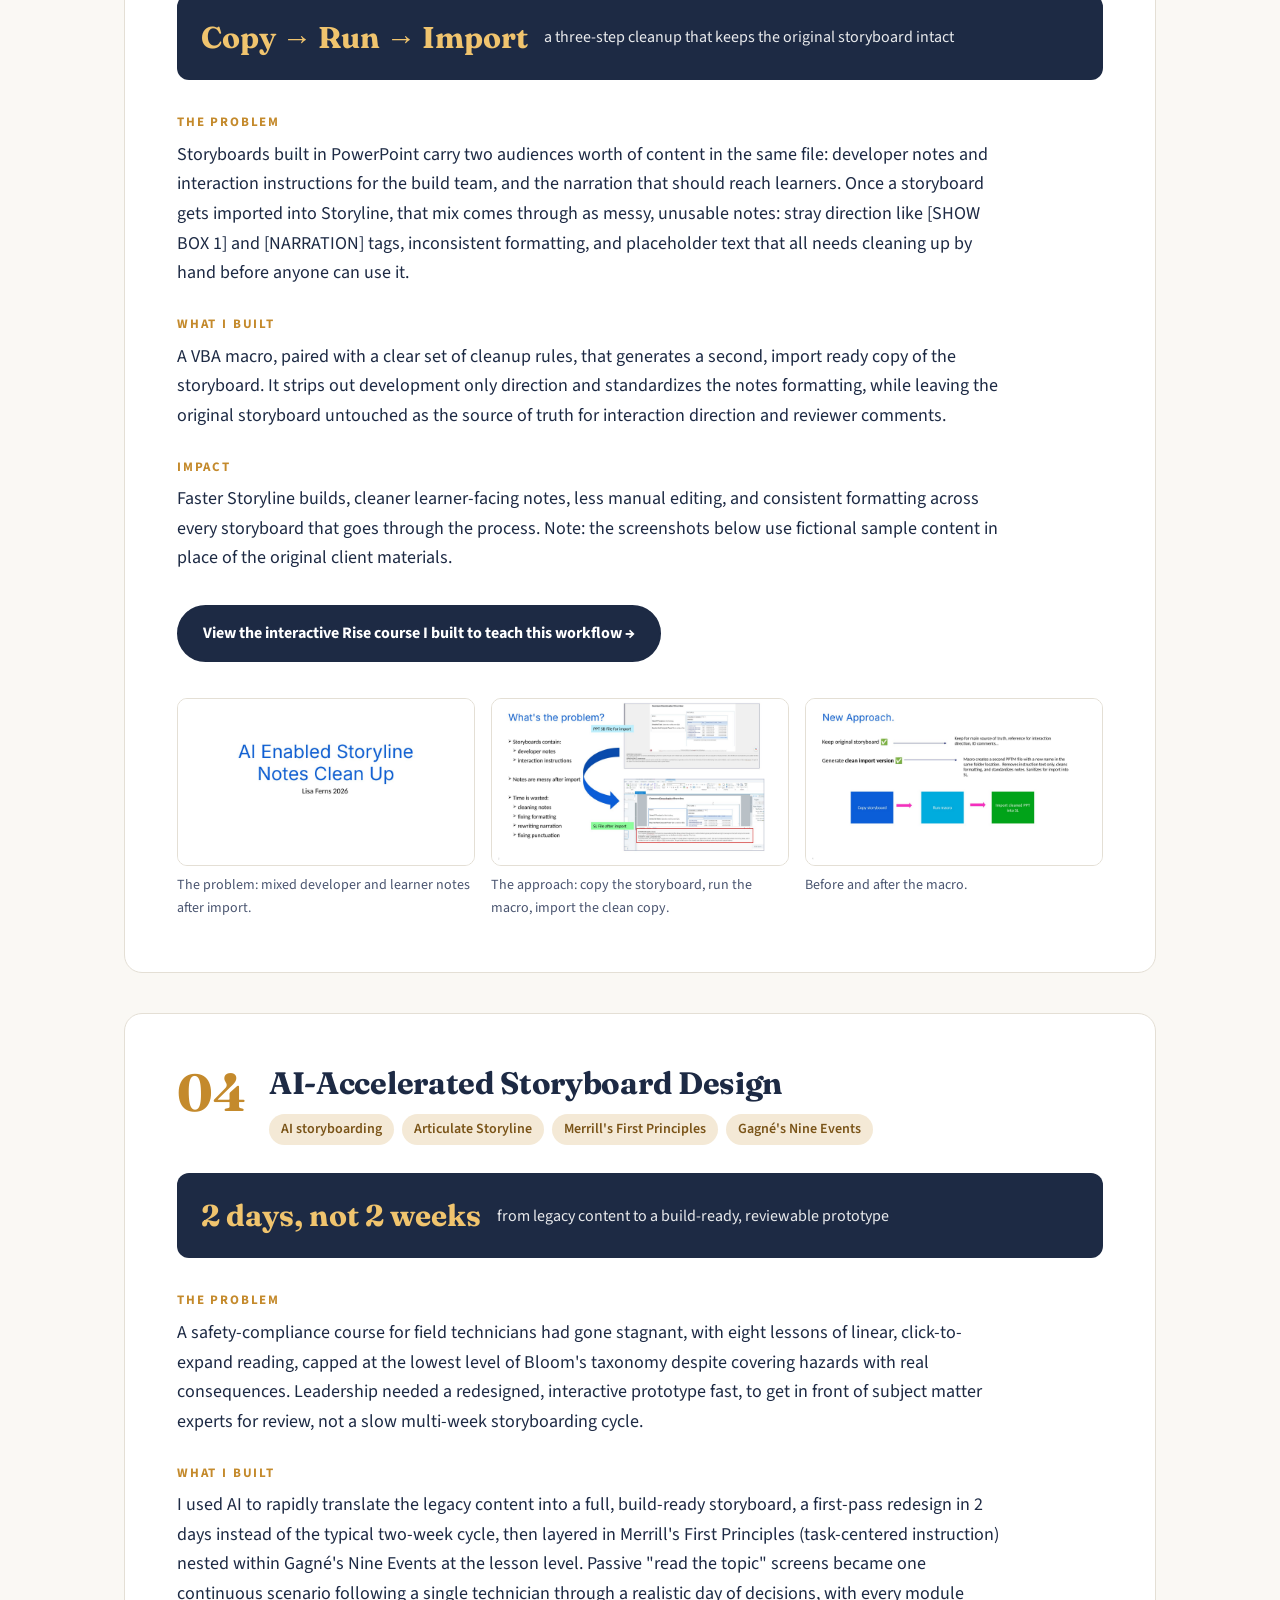
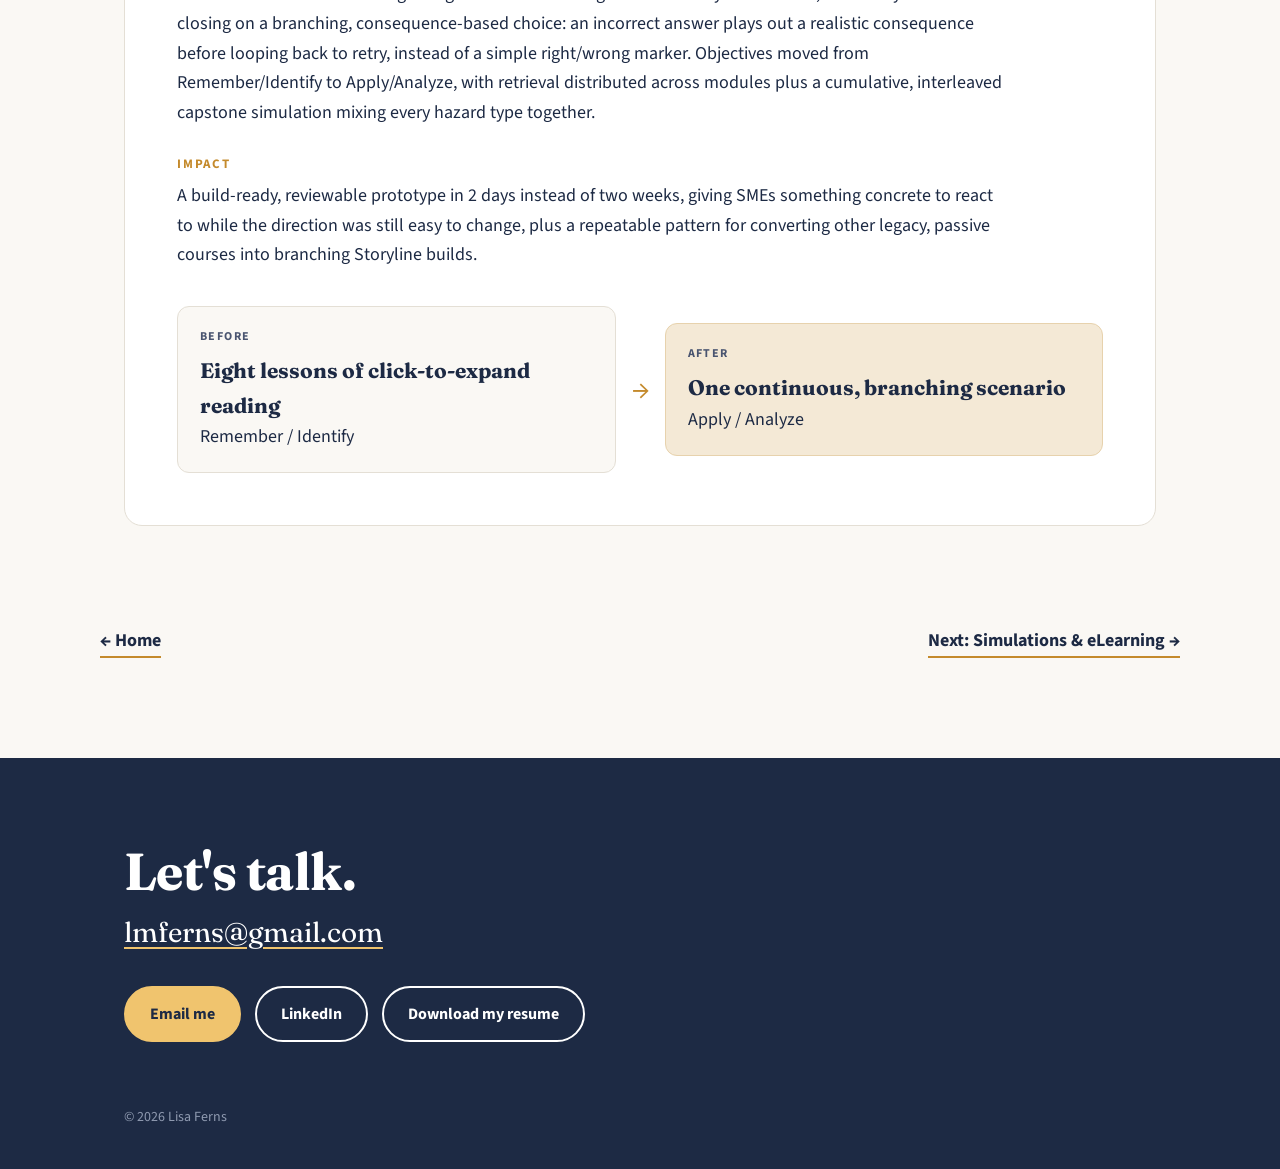
==== commit 40873e91: "Credit Geoff Woods for the CRIT framework Co-Authored-By: Claude Opus 5.5 <noreply@anthropic.com> Cl" ====
--- a/ai.html
+++ b/ai.html
@@ -27,7 +27,7 @@
 <div class="stat"><strong>Under 2 minutes</strong><span>for a complete, scenario-based, four-lesson course</span></div>
 <div class="story">
 <div><h4>The problem</h4><p>Employees heading into open enrollment often don&#x27;t understand the real difference between a Health Savings Account (HSA) and a Flexible Spending Account (FSA), and building a full, scenario-based course to teach that distinction from scratch is typically a multi-day effort.</p></div>
-<div><h4>What I built</h4><p>I wrote the prompt using my own CRIT framework, Context, Role, Interview, Task, giving Articulate&#x27;s AI Assistant the background and a defined role, then having it interview me for clarifying details before generating. In under two minutes, that single prompt produced a complete four-lesson course, &quot;HSA vs. FSA: Making Smart Choices for Your Health Savings,&quot; including scenario-based narratives, flashcard, sorting, accordion, and tab interactions, embedded knowledge checks throughout, a final quiz mixing multiple choice, multiple response, and fill-in-the-blank questions, and nine custom AI-generated images, all without leaving Rise 360. I then reviewed and refined that first draft, since AI speeds up the build but doesn&#x27;t replace instructional judgment.</p></div>
+<div><h4>What I built</h4><p>I wrote the prompt using the CRIT framework (Context, Role, Interview, Task), developed by Geoff Woods, author of <a href="https://www.goodreads.com/book/show/216125077" target="_blank" rel="noopener"><em>The AI-Driven Leader</em></a>, giving Articulate&#x27;s AI Assistant the background and a defined role, then having it interview me for clarifying details before generating. In under two minutes, that single prompt produced a complete four-lesson course, &quot;HSA vs. FSA: Making Smart Choices for Your Health Savings,&quot; including scenario-based narratives, flashcard, sorting, accordion, and tab interactions, embedded knowledge checks throughout, a final quiz mixing multiple choice, multiple response, and fill-in-the-blank questions, and nine custom AI-generated images, all without leaving Rise 360. I then reviewed and refined that first draft, since AI speeds up the build but doesn&#x27;t replace instructional judgment.</p></div>
 <div><h4>Impact</h4><p>A full, exam-ready, scenario-based benefits course built in under two minutes, start to finish, showing how a well-structured prompt turns Articulate&#x27;s AI Assistant into a fast, dependable first-draft tool, with a human review step always built in.</p></div>
 </div>
 <a class="btn solid" href="https://lmferns.github.io/eLearning-Samples/HSA%20v%20FSA/content/index.html" target="_blank" rel="noopener">View the interactive Rise course I built to teach this workflow &rarr;</a>
